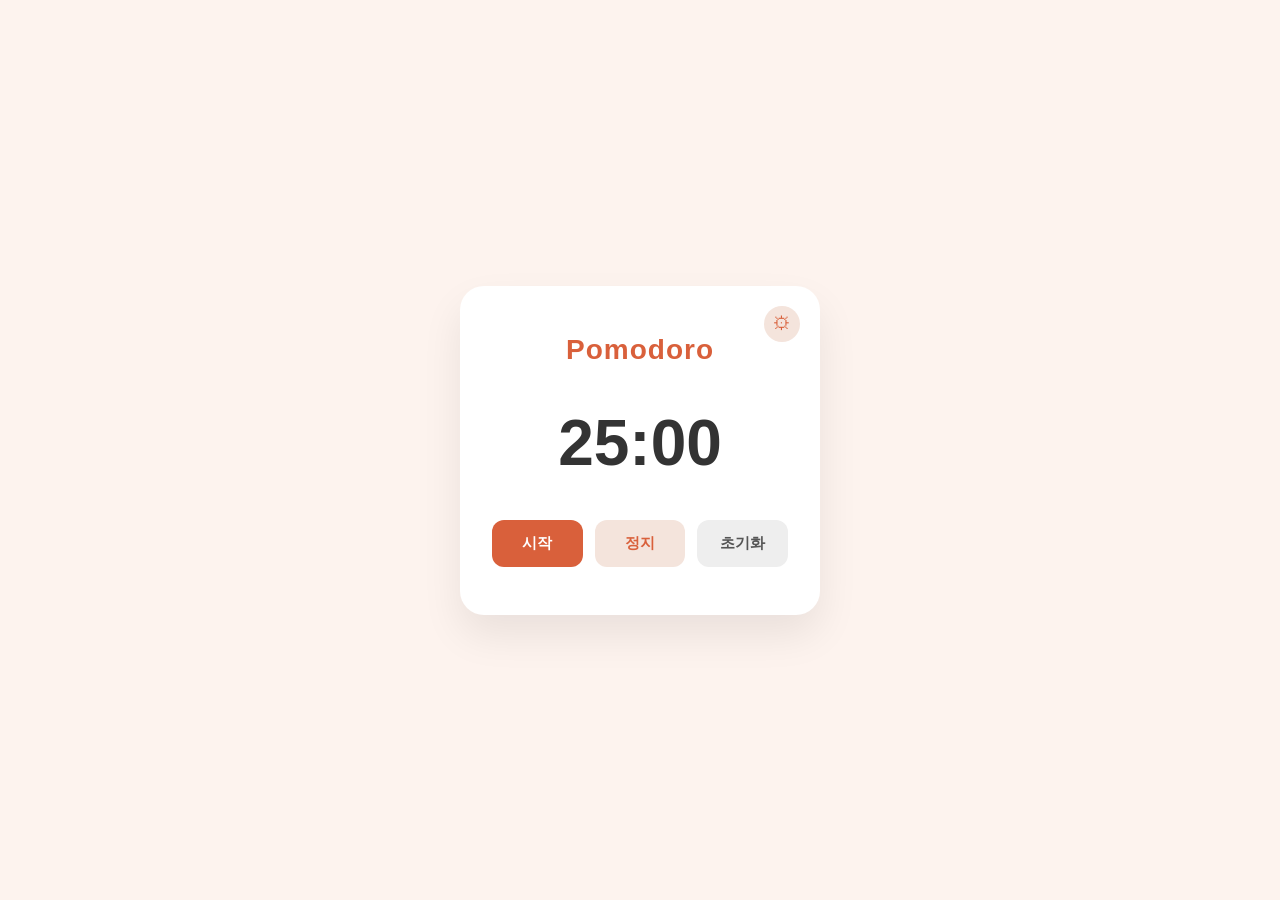
==== index.html @ 11e881b2 "INIT 초기화 파일" ====
<!DOCTYPE html>
<html lang="ko">
<head>
  <meta charset="UTF-8" />
  <meta name="viewport" content="width=device-width, initial-scale=1.0" />
  <title>Pomodoro</title>
  <link rel="stylesheet" href="index.css" />
</head>
<body>
  <main class="pomodoro">
    <button class="settings-btn" type="button" aria-label="설정" onclick="location.href='settings.html'">⚙</button>

    <h1>Pomodoro</h1>

    <div class="time-display" id="time-display">25:00</div>

    <div class="controls">
      <button class="btn btn-start" type="button" onclick="startTimer()">시작</button>
      <button class="btn btn-stop" type="button" onclick="stopTimer()">정지</button>
      <button class="btn btn-reset" type="button" onclick="resetTimer()">초기화</button>
    </div>
  </main>

  <script src="index.js"></script>
</body>
</html>
---- index.css ----
* {
  box-sizing: border-box;
  margin: 0;
  padding: 0;
}

body {
  min-height: 100vh;
  display: flex;
  align-items: center;
  justify-content: center;
  background-color: #fdf3ee;
  font-family: "Segoe UI", "Pretendard", sans-serif;
}

.pomodoro {
  position: relative;
  width: 360px;
  padding: 48px 32px;
  background-color: #ffffff;
  border-radius: 24px;
  box-shadow: 0 20px 40px rgba(0, 0, 0, 0.08);
  text-align: center;
}

.settings-btn {
  position: absolute;
  top: 20px;
  right: 20px;
  width: 36px;
  height: 36px;
  border: none;
  border-radius: 50%;
  background-color: #f4e4dc;
  color: #d9603b;
  font-size: 18px;
  cursor: pointer;
  transition: background-color 0.2s ease;
}

.settings-btn:hover {
  background-color: #ecd2c5;
}

h1 {
  font-size: 28px;
  font-weight: 700;
  color: #d9603b;
  letter-spacing: 1px;
}

.time-display {
  margin: 40px 0;
  font-size: 64px;
  font-weight: 700;
  color: #333333;
  font-variant-numeric: tabular-nums;
}

.controls {
  display: flex;
  gap: 12px;
  justify-content: center;
}

.btn {
  flex: 1;
  padding: 14px 0;
  border: none;
  border-radius: 12px;
  font-size: 15px;
  font-weight: 600;
  cursor: pointer;
  transition: transform 0.15s ease, opacity 0.2s ease;
}

.btn:hover {
  opacity: 0.9;
}

.btn:active {
  transform: scale(0.97);
}

.btn-start {
  background-color: #d9603b;
  color: #ffffff;
}

.btn-stop {
  background-color: #f4e4dc;
  color: #d9603b;
}

.btn-reset {
  background-color: #eeeeee;
  color: #555555;
}
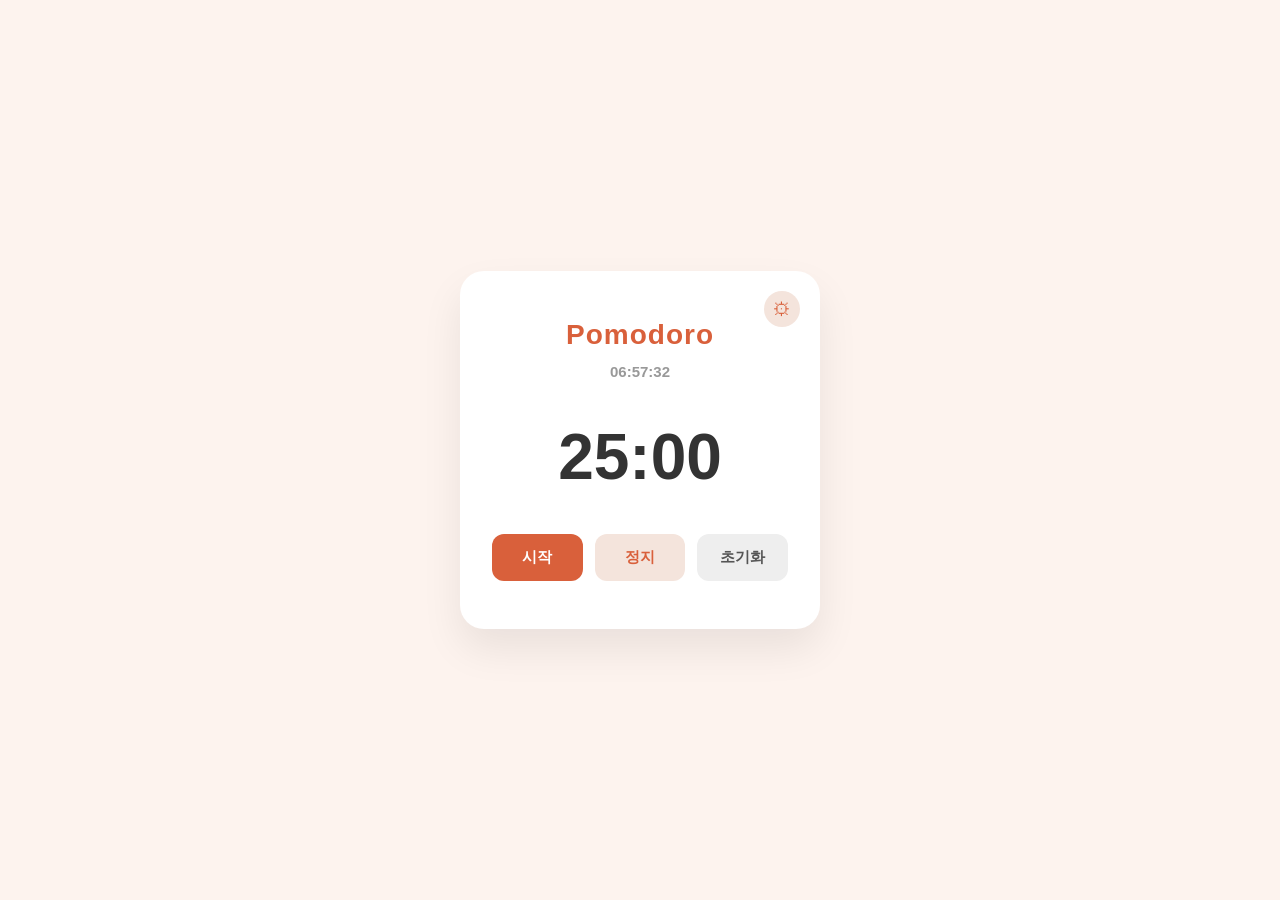
==== commit e8981fb1: "0814-현재 시간 띄우는 기능 추가" ====
--- a/index.html
+++ b/index.html
@@ -1,16 +1,20 @@
 <!DOCTYPE html>
 <html lang="ko">
+
 <head>
   <meta charset="UTF-8" />
   <meta name="viewport" content="width=device-width, initial-scale=1.0" />
-  <title>Pomodoro</title>
+  <title>넥스텝 컴퓨터 아카데미 학원</title>
   <link rel="stylesheet" href="index.css" />
 </head>
+
 <body>
   <main class="pomodoro">
     <button class="settings-btn" type="button" aria-label="설정" onclick="location.href='settings.html'">⚙</button>
 
     <h1>Pomodoro</h1>
+
+    <div class="clock" id="clock"></div>
 
     <div class="time-display" id="time-display">25:00</div>
 
@@ -23,4 +27,5 @@
 
   <script src="index.js"></script>
 </body>
-</html>
+
+</html>
--- a/index.css
+++ b/index.css
@@ -49,6 +49,14 @@
   letter-spacing: 1px;
 }
 
+.clock {
+  margin-top: 12px;
+  font-size: 15px;
+  font-weight: 600;
+  color: #999999;
+  font-variant-numeric: tabular-nums;
+}
+
 .time-display {
   margin: 40px 0;
   font-size: 64px;
